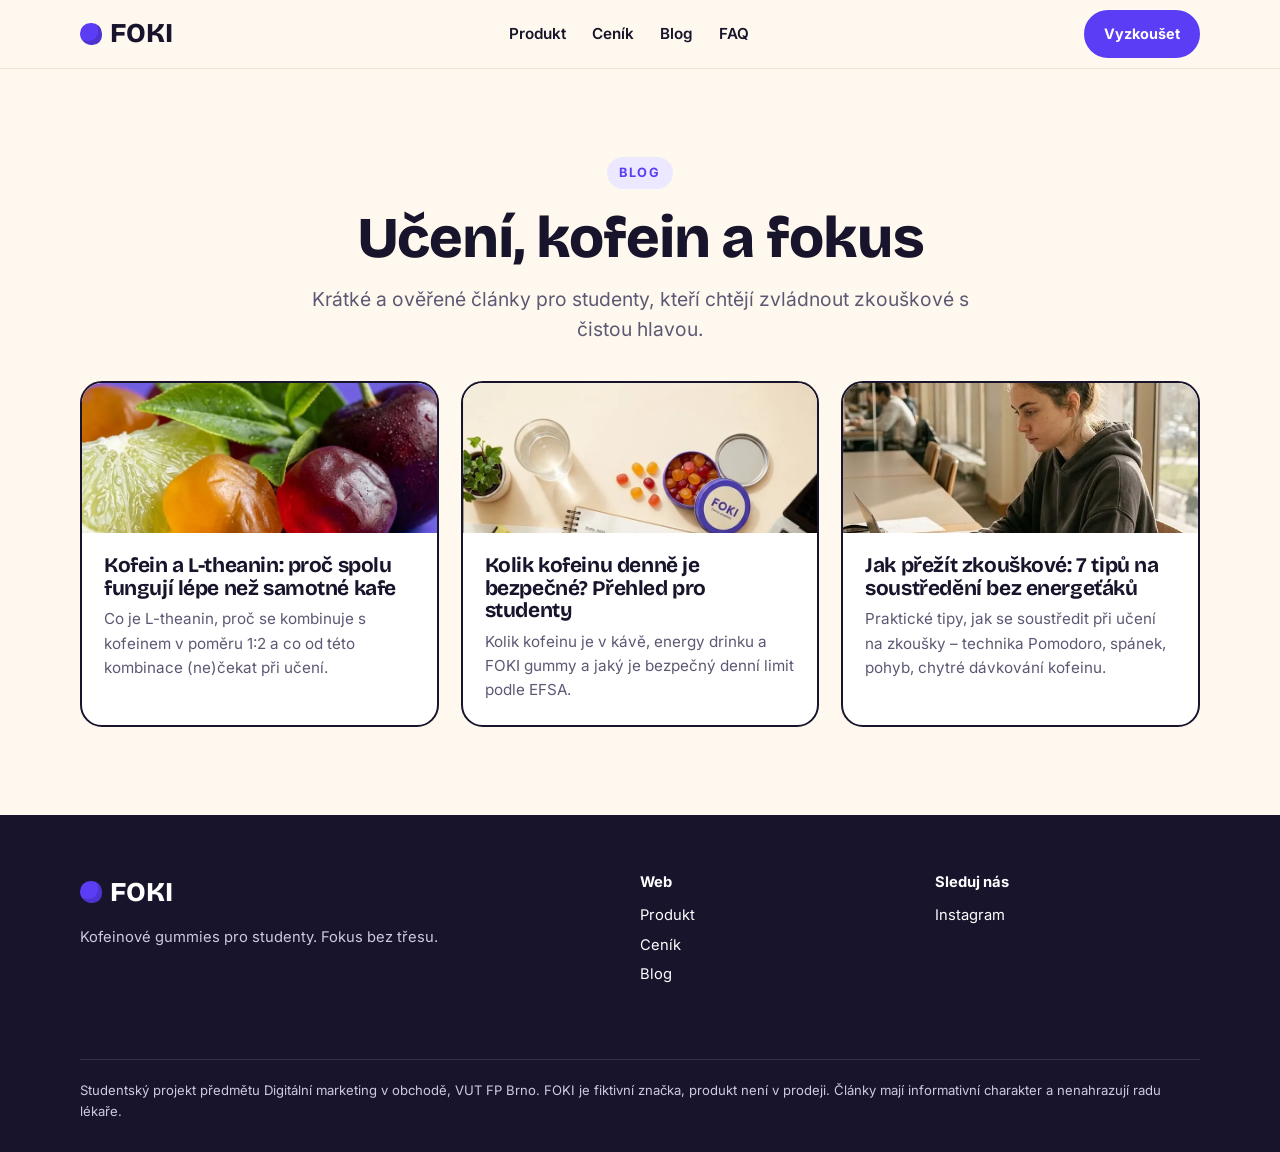
==== blog/index.html @ f712168b "Add files via upload" ====
<!doctype html>
<html lang="cs">
<head>
<meta charset="utf-8">
<meta name="viewport" content="width=device-width, initial-scale=1">
<title>Blog FOKI – tipy na učení, kofein a soustředění</title>
<meta name="description" content="Články o kofeinu, L-theaninu a tom, jak se lépe soustředit při učení na zkoušky.">
<link rel="canonical" href="https://foki-gummies.github.io/blog/">
<meta property="og:type" content="website"><meta property="og:title" content="Blog FOKI – tipy na učení, kofein a soustředění"><meta property="og:description" content="Články o kofeinu, L-theaninu a tom, jak se lépe soustředit při učení na zkoušky."><meta property="og:image" content="https://foki-gummies.github.io/assets/og.jpg">
<link rel="icon" href="../assets/favicon.svg" type="image/svg+xml">
<link rel="stylesheet" href="../assets/styles.css">
<!-- Google Analytics 4 -->
<script async src="https://www.googletagmanager.com/gtag/js?id=G-N1XZK6HEEN"></script>
<script>window.dataLayer=window.dataLayer||[];function gtag(){dataLayer.push(arguments);}gtag('js',new Date());gtag('config','G-N1XZK6HEEN');</script>
<!-- Microsoft Clarity -->
<script>(function(c,l,a,r,i,t,y){c[a]=c[a]||function(){(c[a].q=c[a].q||[]).push(arguments)};t=l.createElement(r);t.async=1;t.src="https://www.clarity.ms/tag/"+i;y=l.getElementsByTagName(r)[0];y.parentNode.insertBefore(t,y);})(window,document,"clarity","script","ytgz9owi85");</script>

</head>
<body>
<nav class="nav" aria-label="Hlavní navigace"><div class="wrap">
<a class="logo" href="../"><i aria-hidden="true"></i>FOKI</a>
<ul><li><a href="../#produkt">Produkt</a></li><li><a href="../#cenik">Ceník</a></li><li><a href="../blog/">Blog</a></li><li><a href="../#faq">FAQ</a></li></ul>
<a class="btn btn-primary" href="../#cenik" data-track="cta_nav" data-label="Vyzkoušet">Vyzkoušet</a>
</div></nav>
<main>
<section><div class="wrap"><div class="center"><span class="eyebrow">Blog</span><h1 style="font-size:clamp(2.4rem,5vw,3.6rem);margin-bottom:14px">Učení, kofein a fokus</h1><p class="lead">Krátké a ověřené články pro studenty, kteří chtějí zvládnout zkouškové s čistou hlavou.</p></div><div class="posts"><a class="post" href="kofein-a-l-theanin.html"><div class="ph" style="background:url(../assets/makro.webp) center/cover"></div><div class="bd"><h3>Kofein a L-theanin: proč spolu fungují lépe než samotné kafe</h3><p>Co je L-theanin, proč se kombinuje s kofeinem v poměru 1:2 a co od této kombinace (ne)čekat při učení.</p></div></a><a class="post" href="kolik-kofeinu-denne.html"><div class="ph" style="background:url(../assets/flatlay.webp) center/cover"></div><div class="bd"><h3>Kolik kofeinu denně je bezpečné? Přehled pro studenty</h3><p>Kolik kofeinu je v kávě, energy drinku a FOKI gummy a jaký je bezpečný denní limit podle EFSA.</p></div></a><a class="post" href="jak-prezit-zkouskove.html"><div class="ph" style="background:url(../assets/fokus.webp) center/cover"></div><div class="bd"><h3>Jak přežít zkouškové: 7 tipů na soustředění bez energeťáků</h3><p>Praktické tipy, jak se soustředit při učení na zkoušky – technika Pomodoro, spánek, pohyb, chytré dávkování kofeinu.</p></div></a></div></div></section>
</main>
<footer class="site"><div class="wrap">
<div><a class="logo" href="../" style="color:#fff"><i aria-hidden="true"></i>FOKI</a><p style="margin-top:12px;max-width:40ch">Kofeinové gummies pro studenty. Fokus bez třesu.</p></div>
<div><h4>Web</h4><ul><li><a href="../#produkt">Produkt</a></li><li><a href="../#cenik">Ceník</a></li><li><a href="../blog/">Blog</a></li></ul></div>
<div><h4>Sleduj nás</h4><ul><li><a href="https://www.instagram.com/foki.gummies/" rel="noopener">Instagram</a></li></ul></div>
<p class="legal">Studentský projekt předmětu Digitální marketing v obchodě, VUT FP Brno. FOKI je fiktivní značka, produkt není v prodeji. Články mají informativní charakter a nenahrazují radu lékaře.</p>
</div></footer>
<script src="../assets/main.js" defer></script>
</body></html>
---- assets/styles.css ----
@font-face{font-family:'Bricolage Grotesque';font-style:normal;font-weight:700;font-display:swap;src:url(fonts/bricolage-grotesque-latin-700-normal.woff2) format('woff2');unicode-range:U+0000-00FF,U+0131,U+0152-0153,U+02BB-02BC,U+02C6,U+02DA,U+02DC,U+0304,U+0308,U+0329,U+2000-206F,U+20AC,U+2122,U+2191,U+2193,U+2212,U+2215,U+FEFF,U+FFFD}
@font-face{font-family:'Bricolage Grotesque';font-style:normal;font-weight:700;font-display:swap;src:url(fonts/bricolage-grotesque-latin-ext-700-normal.woff2) format('woff2');unicode-range:U+0100-02BA,U+02BD-02C5,U+02C7-02CC,U+02CE-02D7,U+02DD-02FF,U+0304,U+0308,U+0329,U+1D00-1DBF,U+1E00-1E9F,U+1EF2-1EFF,U+2020,U+20A0-20AB,U+20AD-20C0,U+2113,U+2C60-2C7F,U+A720-A7FF}
@font-face{font-family:'Bricolage Grotesque';font-style:normal;font-weight:800;font-display:swap;src:url(fonts/bricolage-grotesque-latin-800-normal.woff2) format('woff2');unicode-range:U+0000-00FF,U+0131,U+0152-0153,U+02BB-02BC,U+02C6,U+02DA,U+02DC,U+0304,U+0308,U+0329,U+2000-206F,U+20AC,U+2122,U+2191,U+2193,U+2212,U+2215,U+FEFF,U+FFFD}
@font-face{font-family:'Bricolage Grotesque';font-style:normal;font-weight:800;font-display:swap;src:url(fonts/bricolage-grotesque-latin-ext-800-normal.woff2) format('woff2');unicode-range:U+0100-02BA,U+02BD-02C5,U+02C7-02CC,U+02CE-02D7,U+02DD-02FF,U+0304,U+0308,U+0329,U+1D00-1DBF,U+1E00-1E9F,U+1EF2-1EFF,U+2020,U+20A0-20AB,U+20AD-20C0,U+2113,U+2C60-2C7F,U+A720-A7FF}
@font-face{font-family:'Inter';font-style:normal;font-weight:400;font-display:swap;src:url(fonts/inter-latin-400-normal.woff2) format('woff2');unicode-range:U+0000-00FF,U+0131,U+0152-0153,U+02BB-02BC,U+02C6,U+02DA,U+02DC,U+0304,U+0308,U+0329,U+2000-206F,U+20AC,U+2122,U+2191,U+2193,U+2212,U+2215,U+FEFF,U+FFFD}
@font-face{font-family:'Inter';font-style:normal;font-weight:400;font-display:swap;src:url(fonts/inter-latin-ext-400-normal.woff2) format('woff2');unicode-range:U+0100-02BA,U+02BD-02C5,U+02C7-02CC,U+02CE-02D7,U+02DD-02FF,U+0304,U+0308,U+0329,U+1D00-1DBF,U+1E00-1E9F,U+1EF2-1EFF,U+2020,U+20A0-20AB,U+20AD-20C0,U+2113,U+2C60-2C7F,U+A720-A7FF}
@font-face{font-family:'Inter';font-style:normal;font-weight:500;font-display:swap;src:url(fonts/inter-latin-500-normal.woff2) format('woff2');unicode-range:U+0000-00FF,U+0131,U+0152-0153,U+02BB-02BC,U+02C6,U+02DA,U+02DC,U+0304,U+0308,U+0329,U+2000-206F,U+20AC,U+2122,U+2191,U+2193,U+2212,U+2215,U+FEFF,U+FFFD}
@font-face{font-family:'Inter';font-style:normal;font-weight:500;font-display:swap;src:url(fonts/inter-latin-ext-500-normal.woff2) format('woff2');unicode-range:U+0100-02BA,U+02BD-02C5,U+02C7-02CC,U+02CE-02D7,U+02DD-02FF,U+0304,U+0308,U+0329,U+1D00-1DBF,U+1E00-1E9F,U+1EF2-1EFF,U+2020,U+20A0-20AB,U+20AD-20C0,U+2113,U+2C60-2C7F,U+A720-A7FF}
@font-face{font-family:'Inter';font-style:normal;font-weight:600;font-display:swap;src:url(fonts/inter-latin-600-normal.woff2) format('woff2');unicode-range:U+0000-00FF,U+0131,U+0152-0153,U+02BB-02BC,U+02C6,U+02DA,U+02DC,U+0304,U+0308,U+0329,U+2000-206F,U+20AC,U+2122,U+2191,U+2193,U+2212,U+2215,U+FEFF,U+FFFD}
@font-face{font-family:'Inter';font-style:normal;font-weight:600;font-display:swap;src:url(fonts/inter-latin-ext-600-normal.woff2) format('woff2');unicode-range:U+0100-02BA,U+02BD-02C5,U+02C7-02CC,U+02CE-02D7,U+02DD-02FF,U+0304,U+0308,U+0329,U+1D00-1DBF,U+1E00-1E9F,U+1EF2-1EFF,U+2020,U+20A0-20AB,U+20AD-20C0,U+2113,U+2C60-2C7F,U+A720-A7FF}
@font-face{font-family:'Inter';font-style:normal;font-weight:700;font-display:swap;src:url(fonts/inter-latin-700-normal.woff2) format('woff2');unicode-range:U+0000-00FF,U+0131,U+0152-0153,U+02BB-02BC,U+02C6,U+02DA,U+02DC,U+0304,U+0308,U+0329,U+2000-206F,U+20AC,U+2122,U+2191,U+2193,U+2212,U+2215,U+FEFF,U+FFFD}
@font-face{font-family:'Inter';font-style:normal;font-weight:700;font-display:swap;src:url(fonts/inter-latin-ext-700-normal.woff2) format('woff2');unicode-range:U+0100-02BA,U+02BD-02C5,U+02C7-02CC,U+02CE-02D7,U+02DD-02FF,U+0304,U+0308,U+0329,U+1D00-1DBF,U+1E00-1E9F,U+1EF2-1EFF,U+2020,U+20A0-20AB,U+20AD-20C0,U+2113,U+2C60-2C7F,U+A720-A7FF}
:root{
  --violet:#5B3DF5;--violet-d:#4127d6;--violet-l:#ECE8FF;
  --mango:#FFB23F;--cherry:#E63E6D;--cream:#FFF8EE;--ink:#17142B;--muted:#5d5873;
  --card:#ffffff;--line:#ebe4d6;--radius:22px;
  --shadow:0 10px 30px -12px rgba(23,20,43,.25);
}
*{box-sizing:border-box;margin:0;padding:0}
html{scroll-behavior:smooth}
body{font-family:"Inter",system-ui,-apple-system,Segoe UI,Roboto,sans-serif;background:var(--cream);color:var(--ink);line-height:1.6;font-size:17px;-webkit-font-smoothing:antialiased}
img,svg{max-width:100%;display:block}
a{color:var(--violet)}
h1,h2,h3{font-family:"Bricolage Grotesque","Inter",sans-serif;line-height:1.08;letter-spacing:-.02em}
h1{font-size:clamp(2.6rem,6.5vw,5rem);font-weight:800}
h2{font-size:clamp(1.9rem,4vw,3rem);font-weight:800;margin-bottom:.6em}
h3{font-size:1.3rem;font-weight:700;margin-bottom:.35em}
.wrap{max-width:1160px;margin:0 auto;padding:0 20px}
.skip{position:absolute;left:-999px}.skip:focus{left:12px;top:12px;background:#fff;padding:8px 12px;z-index:99}
.eyebrow{display:inline-block;font-weight:700;font-size:.8rem;letter-spacing:.12em;text-transform:uppercase;color:var(--violet);background:var(--violet-l);padding:6px 12px;border-radius:99px;margin-bottom:18px}
.lead{font-size:1.2rem;color:var(--muted);max-width:56ch}
.btn{display:inline-flex;align-items:center;gap:8px;font-weight:700;text-decoration:none;border-radius:99px;padding:15px 26px;border:2px solid var(--ink);transition:transform .15s,box-shadow .15s;cursor:pointer;font-size:1rem;font-family:inherit}
.btn:hover{transform:translateY(-2px);box-shadow:0 6px 0 var(--ink)}
.btn-primary{background:var(--violet);color:#fff;border-color:var(--violet)}
.btn-primary:hover{box-shadow:0 6px 0 var(--ink)}
.btn-ghost{background:transparent;color:var(--ink)}
/* nav */
.nav{position:sticky;top:0;z-index:50;background:rgba(255,248,238,.88);backdrop-filter:blur(10px);border-bottom:1px solid var(--line)}
.nav .wrap{display:flex;align-items:center;justify-content:space-between;height:68px}
.logo{font-family:"Bricolage Grotesque",sans-serif;font-weight:800;font-size:1.7rem;text-decoration:none;color:var(--ink);display:flex;align-items:center;gap:8px}
.logo i{width:22px;height:22px;border-radius:50% 50% 45% 55%;background:var(--violet);display:inline-block;box-shadow:inset -4px -4px 0 rgba(0,0,0,.15)}
.nav ul{display:flex;gap:26px;list-style:none}
.nav ul a{text-decoration:none;color:var(--ink);font-weight:600;font-size:.95rem}
.nav ul a:hover{color:var(--violet)}
.nav .btn{padding:10px 18px;font-size:.9rem}
@media(max-width:860px){.nav ul{display:none}}
/* hero */
.hero{padding:64px 0 40px;overflow:hidden}
.hero .wrap{display:grid;grid-template-columns:1.1fr .9fr;gap:40px;align-items:center}
.hero h1 em{font-style:normal;color:var(--violet);position:relative;white-space:nowrap}
.hero h1 em::after{content:"";position:absolute;left:0;right:0;bottom:.04em;height:.18em;background:var(--mango);z-index:-1;border-radius:4px}
.hero .lead{margin:22px 0 30px}
.hero-ctas{display:flex;gap:14px;flex-wrap:wrap}
.hero-facts{display:flex;gap:22px;margin-top:34px;flex-wrap:wrap;font-weight:600;font-size:.95rem}
.hero-facts span{display:flex;align-items:center;gap:8px}
.hero-facts b{display:inline-grid;place-items:center;width:30px;height:30px;border-radius:50%;background:#fff;border:2px solid var(--ink);font-size:.8rem}
.hero-art{position:relative}
@media(max-width:860px){.hero .wrap{grid-template-columns:1fr}.hero-art{width:100%;max-width:360px;margin:0 auto}}
/* marquee */
.marquee{background:var(--ink);color:var(--cream);padding:14px 0;overflow:hidden;white-space:nowrap;font-weight:700;font-family:"Bricolage Grotesque",sans-serif;font-size:1.2rem}
.marquee div{display:inline-block;animation:mq 28s linear infinite}
.marquee span{margin:0 26px}.marquee span::before{content:"●";color:var(--mango);margin-right:26px}
@keyframes mq{to{transform:translateX(-50%)}}
@media(prefers-reduced-motion:reduce){.marquee div{animation:none}}
section{padding:88px 0}
.center{text-align:center}.center .lead{margin:0 auto}
/* problem */
.grid3{display:grid;grid-template-columns:repeat(3,1fr);gap:20px;margin-top:40px}
.grid2{display:grid;grid-template-columns:1fr 1fr;gap:40px;align-items:center}
@media(max-width:860px){.grid3,.grid2{grid-template-columns:1fr}}
.card{background:var(--card);border:2px solid var(--ink);border-radius:var(--radius);padding:28px;box-shadow:6px 6px 0 var(--ink)}
.card .emoji{font-size:2rem;margin-bottom:10px}
.card p{color:var(--muted)}
/* product */
.product{background:var(--violet);color:#fff}
.product .eyebrow{background:rgba(255,255,255,.15);color:#fff}
.product .lead{color:#fff}
.ingr{display:grid;grid-template-columns:repeat(2,1fr);gap:16px;margin-top:28px}
.ingr div{background:rgba(23,20,43,.18);border:1.5px solid rgba(255,255,255,.3);border-radius:18px;padding:18px}
.ingr strong{display:block;font-family:"Bricolage Grotesque",sans-serif;font-size:1.8rem}
.ingr small{color:#fff;font-size:.9rem}
.note{font-size:.85rem;color:#fff;margin-top:22px}
/* how */
.steps{counter-reset:s;display:grid;grid-template-columns:repeat(3,1fr);gap:20px;margin-top:36px}
.steps li{list-style:none;counter-increment:s;background:#fff;border-radius:var(--radius);padding:28px;border:1px solid var(--line)}
.steps li::before{content:counter(s);display:grid;place-items:center;width:44px;height:44px;border-radius:50%;background:var(--mango);font-weight:800;margin-bottom:14px;font-size:1.2rem}
@media(max-width:860px){.steps{grid-template-columns:1fr}}
/* compare */
.tbl{width:100%;border-collapse:separate;border-spacing:0;background:#fff;border:2px solid var(--ink);border-radius:var(--radius);overflow:hidden;margin-top:30px;font-size:.98rem}
.tbl th,.tbl td{padding:15px 18px;text-align:left;border-bottom:1px solid var(--line)}
.tbl thead th{background:var(--ink);color:#fff;font-weight:700}
.tbl td.us,.tbl th.us{background:var(--violet-l);font-weight:700}
.tbl thead th.us{background:var(--violet)}
.tbl tr:last-child td{border-bottom:0}
.tbl-wrap{overflow-x:auto}
/* pricing */
.prices{display:grid;grid-template-columns:repeat(3,1fr);gap:22px;margin-top:40px;align-items:stretch}
@media(max-width:860px){.prices{grid-template-columns:1fr}}
.price{background:#fff;border:2px solid var(--ink);border-radius:var(--radius);padding:30px;display:flex;flex-direction:column;position:relative}
.price.hot{background:var(--ink);color:#fff;transform:translateY(-10px);box-shadow:8px 8px 0 var(--violet)}
.price.hot .muted{color:#bdb7d4}
.badge{position:absolute;top:-14px;left:24px;background:var(--mango);color:var(--ink);font-weight:800;font-size:.78rem;padding:5px 12px;border-radius:99px;border:2px solid var(--ink)}
.price .amt{font-family:"Bricolage Grotesque",sans-serif;font-size:3rem;font-weight:800;margin:10px 0 0}
.price .amt small{font-size:1rem;font-weight:600}
.price ul{list-style:none;margin:18px 0 26px;flex:1}
.price li{padding:6px 0;padding-left:26px;position:relative}
.price li::before{content:"✓";position:absolute;left:0;color:var(--violet);font-weight:800}
.price.hot li::before{color:var(--mango)}
.muted{color:var(--muted);font-size:.92rem}
.code{display:inline-block;background:var(--mango);padding:2px 10px;border-radius:8px;font-weight:800;border:1.5px dashed var(--ink)}
/* reviews */
.reviews{background:#fff}
.quote{background:var(--cream);border-radius:var(--radius);padding:28px;border:1px solid var(--line)}
.quote p{font-size:1.08rem;margin-bottom:16px}
.quote footer{font-weight:700;font-size:.92rem}
.quote footer span{display:block;font-weight:500;color:var(--muted)}
.disclaimer{font-size:.85rem;color:var(--muted);margin-top:22px;text-align:center}
/* screens */
.screens{display:flex;gap:22px;justify-content:center;margin-top:40px;flex-wrap:wrap}
.phone{width:240px;background:var(--ink);border-radius:36px;padding:12px;box-shadow:var(--shadow)}
.phone .scr{background:var(--cream);border-radius:26px;height:440px;overflow:hidden;padding:18px 16px;font-size:.82rem}
.phone .scr .ph-t{display:block;font-weight:800;font-family:"Bricolage Grotesque",sans-serif;font-size:1.1rem;margin-bottom:10px}
.pill{display:inline-block;background:var(--violet-l);color:var(--violet);border-radius:99px;padding:3px 10px;font-weight:700;font-size:.7rem}
.streak{display:grid;grid-template-columns:repeat(7,1fr);gap:5px;margin:12px 0}
.streak i{aspect-ratio:1;border-radius:8px;background:#e9e2d5}
.streak i.on{background:var(--violet)}.streak i.m{background:var(--mango)}
.rowi{display:flex;justify-content:space-between;align-items:center;background:#fff;border-radius:12px;padding:10px 12px;margin-top:8px;border:1px solid var(--line)}
/* team */
.team{display:grid;grid-template-columns:repeat(2,1fr);gap:22px;margin-top:36px;max-width:820px;margin-left:auto;margin-right:auto}
@media(max-width:700px){.team{grid-template-columns:1fr}}
.member{display:flex;gap:18px;align-items:center;background:#fff;border:2px solid var(--ink);border-radius:var(--radius);padding:22px}
.avatar{flex:none;width:76px;height:76px;border-radius:50%;display:grid;place-items:center;font-family:"Bricolage Grotesque",sans-serif;font-weight:800;font-size:1.6rem;color:#fff}
/* faq */
details{background:#fff;border:1px solid var(--line);border-radius:16px;padding:18px 22px;margin-top:12px}
summary{font-weight:700;cursor:pointer;list-style:none;display:flex;justify-content:space-between;gap:20px}
summary::after{content:"+";font-size:1.4rem;line-height:1;color:var(--violet)}
details[open] summary::after{content:"–"}
details p{margin-top:12px;color:var(--muted)}
.faq{max-width:820px;margin:0 auto}
/* cta */
.cta{background:var(--mango);border-top:2px solid var(--ink);border-bottom:2px solid var(--ink)}
.cta form{display:flex;gap:12px;flex-wrap:wrap;margin-top:24px;justify-content:center}
.cta input{flex:1;min-width:240px;max-width:380px;padding:15px 20px;border-radius:99px;border:2px solid var(--ink);font-size:1rem;font-family:inherit}
.cta .ok{display:none;font-weight:700;margin-top:16px}
/* blog */
.posts{display:grid;grid-template-columns:repeat(3,1fr);gap:22px;margin-top:36px}
@media(max-width:860px){.posts{grid-template-columns:1fr}}
.post{background:#fff;border:2px solid var(--ink);border-radius:var(--radius);overflow:hidden;text-decoration:none;color:var(--ink);display:flex;flex-direction:column;transition:transform .15s}
.post:hover{transform:translateY(-4px)}
.post .ph{height:150px;display:grid;place-items:center;font-size:3rem}
.post .bd{padding:22px}
.post .bd p{color:var(--muted);font-size:.95rem}
.article{max-width:740px;margin:0 auto;padding:56px 20px 80px}
.article h1{font-size:clamp(2rem,5vw,3.2rem);margin:10px 0 18px}
.article h2{font-size:1.7rem;margin:38px 0 12px}
.article p,.article li{margin-bottom:14px}
.article ul,.article ol{padding-left:22px}
.article .tldr{background:var(--violet-l);border-left:5px solid var(--violet);padding:18px 22px;border-radius:12px;margin:24px 0}
.article .meta{color:var(--muted);font-size:.9rem}
/* footer */
footer.site{background:var(--ink);color:#cfc9e4;padding:56px 0 30px;font-size:.92rem}
footer.site .wrap{display:grid;grid-template-columns:2fr 1fr 1fr;gap:30px}
footer.site a{color:#fff;text-decoration:none}
footer.site h4{color:#fff;margin-bottom:10px}
footer.site ul{list-style:none}footer.site li{margin:6px 0}
.legal{border-top:1px solid #34304d;margin-top:36px;padding-top:20px;grid-column:1/-1;font-size:.82rem}
@media(max-width:700px){footer.site .wrap{grid-template-columns:1fr}}
.float{animation:fl 5s ease-in-out infinite}
@keyframes fl{50%{transform:translateY(-12px) rotate(2deg)}}
@media(prefers-reduced-motion:reduce){.float{animation:none}}
.tbl tbody th{font-weight:600;background:#fff}
.hero-img{border-radius:32px;border:3px solid var(--ink);box-shadow:10px 10px 0 var(--violet);aspect-ratio:1;object-fit:cover;width:100%;height:auto}
.product-img{border-radius:28px;border:3px solid var(--ink);box-shadow:10px 10px 0 var(--mango);width:100%;height:auto}
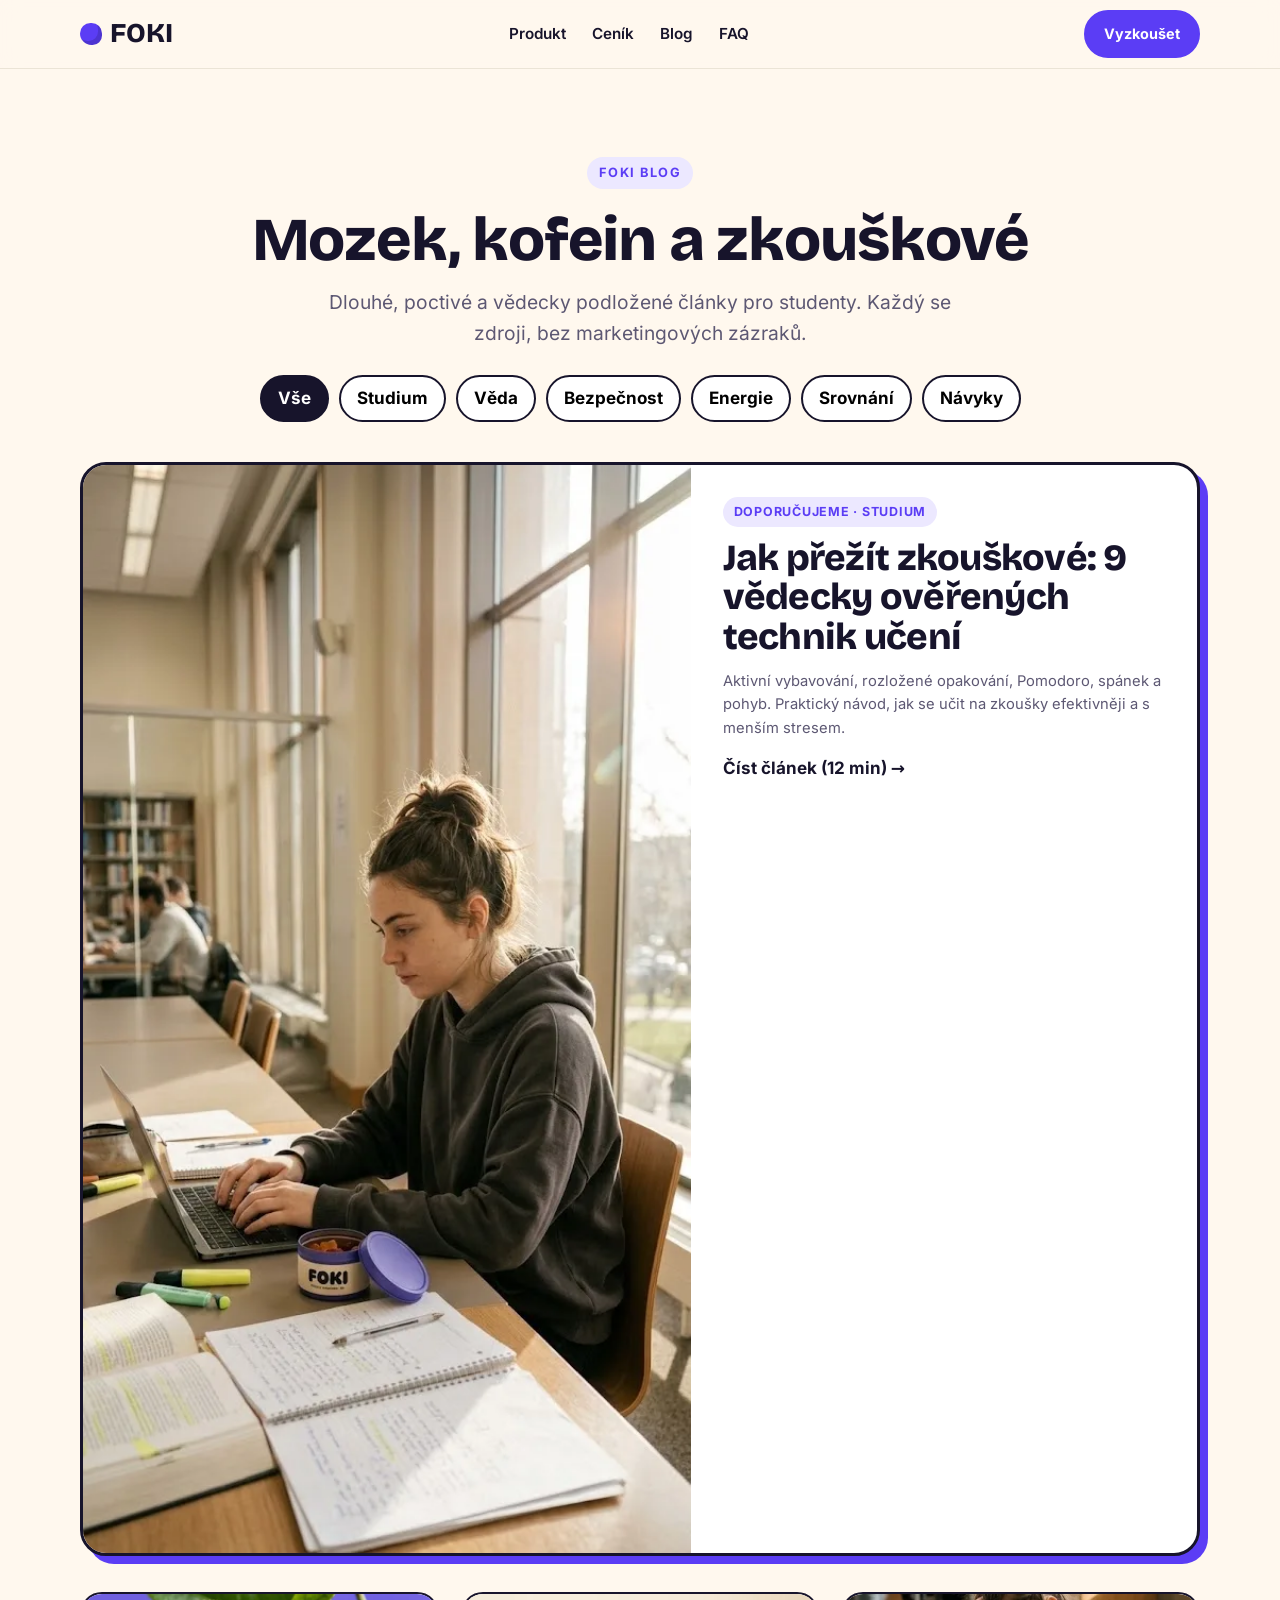
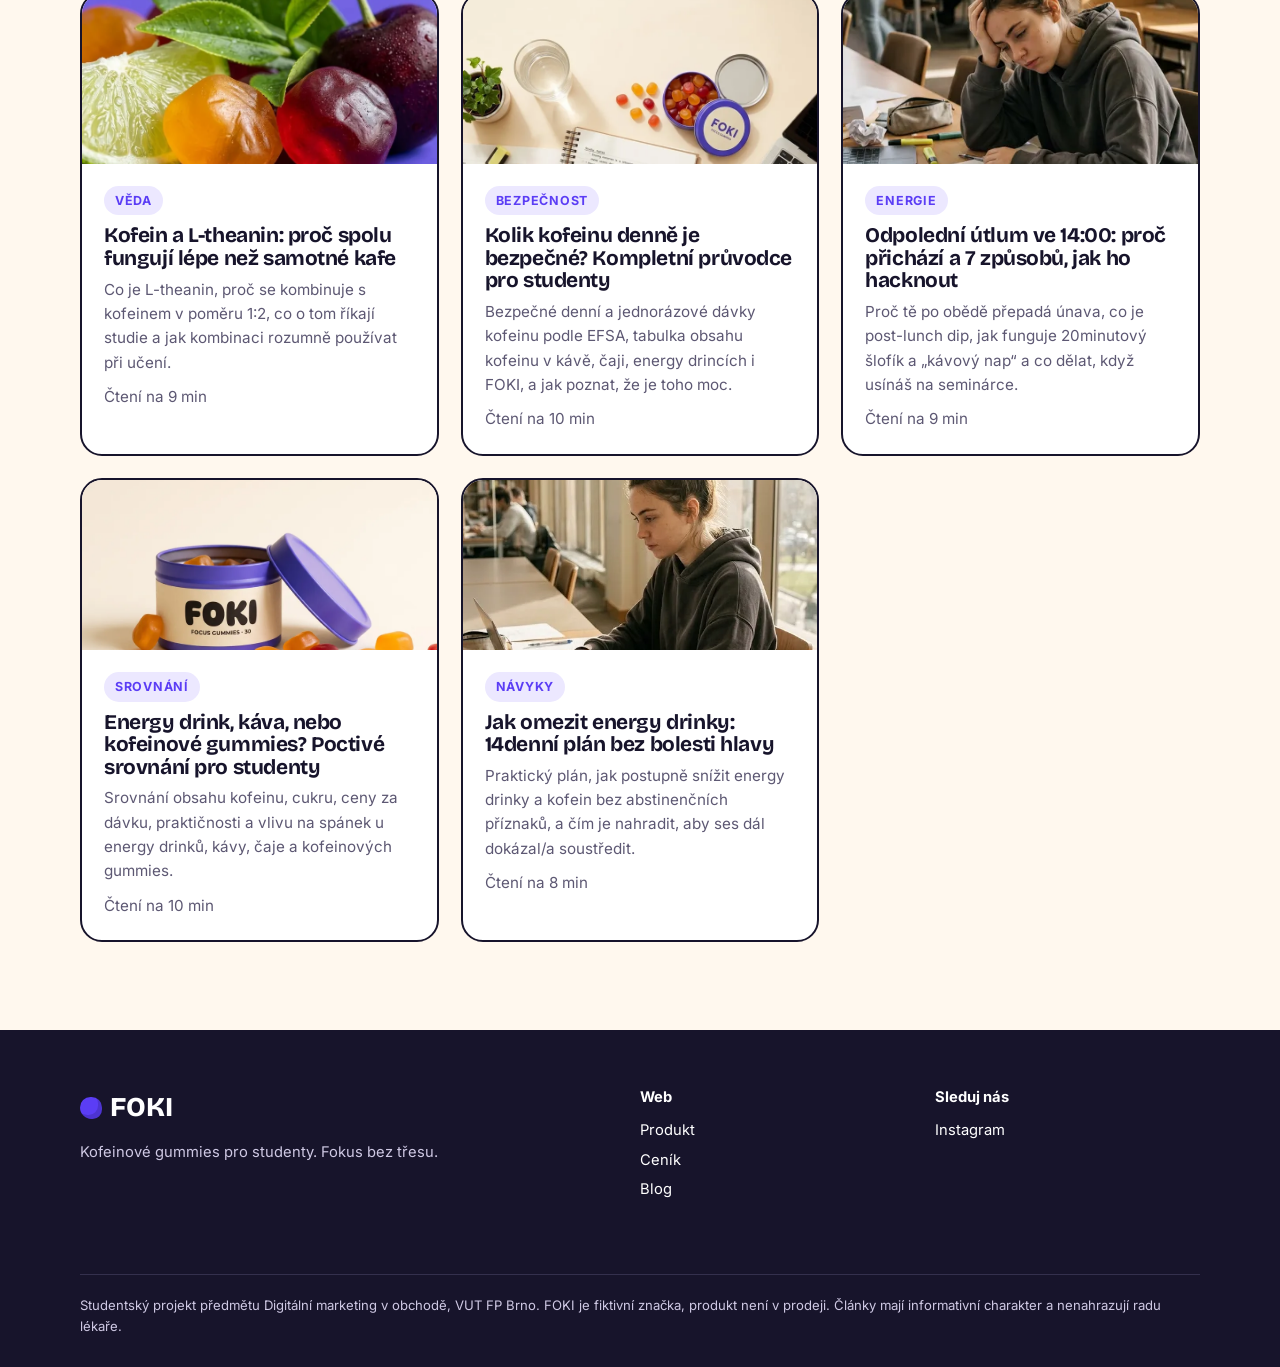
==== commit 0d20ab35: "Blog: 6 rozšířených článků se zdroji, nový přehled blogu" ====
--- a/blog/index.html
+++ b/blog/index.html
@@ -3,18 +3,215 @@
 <head>
 <meta charset="utf-8">
 <meta name="viewport" content="width=device-width, initial-scale=1">
-<title>Blog FOKI – tipy na učení, kofein a soustředění</title>
-<meta name="description" content="Články o kofeinu, L-theaninu a tom, jak se lépe soustředit při učení na zkoušky.">
+<title>Blog FOKI – učení, kofein, spánek a soustředění</title>
+<meta name="description" content="Vědecky podložené články pro studenty: jak se učit na zkoušky, kolik kofeinu je bezpečné, jak na odpolední útlum a jak omezit energy drinky.">
 <link rel="canonical" href="https://foki-gummies.github.io/blog/">
-<meta property="og:type" content="website"><meta property="og:title" content="Blog FOKI – tipy na učení, kofein a soustředění"><meta property="og:description" content="Články o kofeinu, L-theaninu a tom, jak se lépe soustředit při učení na zkoušky."><meta property="og:image" content="https://foki-gummies.github.io/assets/og.jpg">
+<meta property="og:type" content="website"><meta property="og:title" content="Blog FOKI – učení, kofein, spánek a soustředění"><meta property="og:description" content="Vědecky podložené články pro studenty: jak se učit na zkoušky, kolik kofeinu je bezpečné, jak na odpolední útlum a jak omezit energy drinky."><meta property="og:image" content="https://foki-gummies.github.io/assets/fokus.webp">
+<meta name="twitter:card" content="summary_large_image">
 <link rel="icon" href="../assets/favicon.svg" type="image/svg+xml">
-<link rel="stylesheet" href="../assets/styles.css">
-<!-- Google Analytics 4 -->
-<script async src="https://www.googletagmanager.com/gtag/js?id=G-N1XZK6HEEN"></script>
-<script>window.dataLayer=window.dataLayer||[];function gtag(){dataLayer.push(arguments);}gtag('js',new Date());gtag('config','G-N1XZK6HEEN');</script>
-<!-- Microsoft Clarity -->
-<script>(function(c,l,a,r,i,t,y){c[a]=c[a]||function(){(c[a].q=c[a].q||[]).push(arguments)};t=l.createElement(r);t.async=1;t.src="https://www.clarity.ms/tag/"+i;y=l.getElementsByTagName(r)[0];y.parentNode.insertBefore(t,y);})(window,document,"clarity","script","ytgz9owi85");</script>
-
+<style>@font-face{font-family:'Bricolage Grotesque';font-style:normal;font-weight:700;font-display:swap;src:url(../assets/fonts/bricolage-grotesque-latin-700-normal.woff2) format('woff2');unicode-range:U+0000-00FF,U+0131,U+0152-0153,U+02BB-02BC,U+02C6,U+02DA,U+02DC,U+0304,U+0308,U+0329,U+2000-206F,U+20AC,U+2122,U+2191,U+2193,U+2212,U+2215,U+FEFF,U+FFFD}
+@font-face{font-family:'Bricolage Grotesque';font-style:normal;font-weight:700;font-display:swap;src:url(../assets/fonts/bricolage-grotesque-latin-ext-700-normal.woff2) format('woff2');unicode-range:U+0100-02BA,U+02BD-02C5,U+02C7-02CC,U+02CE-02D7,U+02DD-02FF,U+0304,U+0308,U+0329,U+1D00-1DBF,U+1E00-1E9F,U+1EF2-1EFF,U+2020,U+20A0-20AB,U+20AD-20C0,U+2113,U+2C60-2C7F,U+A720-A7FF}
+@font-face{font-family:'Bricolage Grotesque';font-style:normal;font-weight:800;font-display:swap;src:url(../assets/fonts/bricolage-grotesque-latin-800-normal.woff2) format('woff2');unicode-range:U+0000-00FF,U+0131,U+0152-0153,U+02BB-02BC,U+02C6,U+02DA,U+02DC,U+0304,U+0308,U+0329,U+2000-206F,U+20AC,U+2122,U+2191,U+2193,U+2212,U+2215,U+FEFF,U+FFFD}
+@font-face{font-family:'Bricolage Grotesque';font-style:normal;font-weight:800;font-display:swap;src:url(../assets/fonts/bricolage-grotesque-latin-ext-800-normal.woff2) format('woff2');unicode-range:U+0100-02BA,U+02BD-02C5,U+02C7-02CC,U+02CE-02D7,U+02DD-02FF,U+0304,U+0308,U+0329,U+1D00-1DBF,U+1E00-1E9F,U+1EF2-1EFF,U+2020,U+20A0-20AB,U+20AD-20C0,U+2113,U+2C60-2C7F,U+A720-A7FF}
+@font-face{font-family:'Inter';font-style:normal;font-weight:400;font-display:swap;src:url(../assets/fonts/inter-latin-400-normal.woff2) format('woff2');unicode-range:U+0000-00FF,U+0131,U+0152-0153,U+02BB-02BC,U+02C6,U+02DA,U+02DC,U+0304,U+0308,U+0329,U+2000-206F,U+20AC,U+2122,U+2191,U+2193,U+2212,U+2215,U+FEFF,U+FFFD}
+@font-face{font-family:'Inter';font-style:normal;font-weight:400;font-display:swap;src:url(../assets/fonts/inter-latin-ext-400-normal.woff2) format('woff2');unicode-range:U+0100-02BA,U+02BD-02C5,U+02C7-02CC,U+02CE-02D7,U+02DD-02FF,U+0304,U+0308,U+0329,U+1D00-1DBF,U+1E00-1E9F,U+1EF2-1EFF,U+2020,U+20A0-20AB,U+20AD-20C0,U+2113,U+2C60-2C7F,U+A720-A7FF}
+@font-face{font-family:'Inter';font-style:normal;font-weight:500;font-display:swap;src:url(../assets/fonts/inter-latin-500-normal.woff2) format('woff2');unicode-range:U+0000-00FF,U+0131,U+0152-0153,U+02BB-02BC,U+02C6,U+02DA,U+02DC,U+0304,U+0308,U+0329,U+2000-206F,U+20AC,U+2122,U+2191,U+2193,U+2212,U+2215,U+FEFF,U+FFFD}
+@font-face{font-family:'Inter';font-style:normal;font-weight:500;font-display:swap;src:url(../assets/fonts/inter-latin-ext-500-normal.woff2) format('woff2');unicode-range:U+0100-02BA,U+02BD-02C5,U+02C7-02CC,U+02CE-02D7,U+02DD-02FF,U+0304,U+0308,U+0329,U+1D00-1DBF,U+1E00-1E9F,U+1EF2-1EFF,U+2020,U+20A0-20AB,U+20AD-20C0,U+2113,U+2C60-2C7F,U+A720-A7FF}
+@font-face{font-family:'Inter';font-style:normal;font-weight:600;font-display:swap;src:url(../assets/fonts/inter-latin-600-normal.woff2) format('woff2');unicode-range:U+0000-00FF,U+0131,U+0152-0153,U+02BB-02BC,U+02C6,U+02DA,U+02DC,U+0304,U+0308,U+0329,U+2000-206F,U+20AC,U+2122,U+2191,U+2193,U+2212,U+2215,U+FEFF,U+FFFD}
+@font-face{font-family:'Inter';font-style:normal;font-weight:600;font-display:swap;src:url(../assets/fonts/inter-latin-ext-600-normal.woff2) format('woff2');unicode-range:U+0100-02BA,U+02BD-02C5,U+02C7-02CC,U+02CE-02D7,U+02DD-02FF,U+0304,U+0308,U+0329,U+1D00-1DBF,U+1E00-1E9F,U+1EF2-1EFF,U+2020,U+20A0-20AB,U+20AD-20C0,U+2113,U+2C60-2C7F,U+A720-A7FF}
+@font-face{font-family:'Inter';font-style:normal;font-weight:700;font-display:swap;src:url(../assets/fonts/inter-latin-700-normal.woff2) format('woff2');unicode-range:U+0000-00FF,U+0131,U+0152-0153,U+02BB-02BC,U+02C6,U+02DA,U+02DC,U+0304,U+0308,U+0329,U+2000-206F,U+20AC,U+2122,U+2191,U+2193,U+2212,U+2215,U+FEFF,U+FFFD}
+@font-face{font-family:'Inter';font-style:normal;font-weight:700;font-display:swap;src:url(../assets/fonts/inter-latin-ext-700-normal.woff2) format('woff2');unicode-range:U+0100-02BA,U+02BD-02C5,U+02C7-02CC,U+02CE-02D7,U+02DD-02FF,U+0304,U+0308,U+0329,U+1D00-1DBF,U+1E00-1E9F,U+1EF2-1EFF,U+2020,U+20A0-20AB,U+20AD-20C0,U+2113,U+2C60-2C7F,U+A720-A7FF}
+:root{
+  --violet:#5B3DF5;--violet-d:#4127d6;--violet-l:#ECE8FF;
+  --mango:#FFB23F;--cherry:#E63E6D;--cream:#FFF8EE;--ink:#17142B;--muted:#5d5873;
+  --card:#ffffff;--line:#ebe4d6;--radius:22px;
+  --shadow:0 10px 30px -12px rgba(23,20,43,.25);
+}
+*{box-sizing:border-box;margin:0;padding:0}
+html{scroll-behavior:smooth}
+body{font-family:"Inter",system-ui,-apple-system,Segoe UI,Roboto,sans-serif;background:var(--cream);color:var(--ink);line-height:1.6;font-size:17px;-webkit-font-smoothing:antialiased}
+img,svg{max-width:100%;display:block}
+a{color:var(--violet)}
+h1,h2,h3{font-family:"Bricolage Grotesque","Inter",sans-serif;line-height:1.08;letter-spacing:-.02em}
+h1{font-size:clamp(2.6rem,6.5vw,5rem);font-weight:800}
+h2{font-size:clamp(1.9rem,4vw,3rem);font-weight:800;margin-bottom:.6em}
+h3{font-size:1.3rem;font-weight:700;margin-bottom:.35em}
+.wrap{max-width:1160px;margin:0 auto;padding:0 20px}
+.skip{position:absolute;left:-999px}.skip:focus{left:12px;top:12px;background:#fff;padding:8px 12px;z-index:99}
+.eyebrow{display:inline-block;font-weight:700;font-size:.8rem;letter-spacing:.12em;text-transform:uppercase;color:var(--violet);background:var(--violet-l);padding:6px 12px;border-radius:99px;margin-bottom:18px}
+.lead{font-size:1.2rem;color:var(--muted);max-width:56ch}
+.btn{display:inline-flex;align-items:center;gap:8px;font-weight:700;text-decoration:none;border-radius:99px;padding:15px 26px;border:2px solid var(--ink);transition:transform .15s,box-shadow .15s;cursor:pointer;font-size:1rem;font-family:inherit}
+.btn:hover{transform:translateY(-2px);box-shadow:0 6px 0 var(--ink)}
+.btn-primary{background:var(--violet);color:#fff;border-color:var(--violet)}
+.btn-primary:hover{box-shadow:0 6px 0 var(--ink)}
+.btn-ghost{background:transparent;color:var(--ink)}
+/* nav */
+.nav{position:sticky;top:0;z-index:50;background:rgba(255,248,238,.88);backdrop-filter:blur(10px);border-bottom:1px solid var(--line)}
+.nav .wrap{display:flex;align-items:center;justify-content:space-between;height:68px}
+.logo{font-family:"Bricolage Grotesque",sans-serif;font-weight:800;font-size:1.7rem;text-decoration:none;color:var(--ink);display:flex;align-items:center;gap:8px}
+.logo i{width:22px;height:22px;border-radius:50% 50% 45% 55%;background:var(--violet);display:inline-block;box-shadow:inset -4px -4px 0 rgba(0,0,0,.15)}
+.nav ul{display:flex;gap:26px;list-style:none}
+.nav ul a{text-decoration:none;color:var(--ink);font-weight:600;font-size:.95rem}
+.nav ul a:hover{color:var(--violet)}
+.nav .btn{padding:10px 18px;font-size:.9rem}
+@media(max-width:860px){.nav ul{display:none}}
+/* hero */
+.hero{padding:64px 0 40px;overflow:hidden}
+.hero .wrap{display:grid;grid-template-columns:1.1fr .9fr;gap:40px;align-items:center}
+.hero h1 em{font-style:normal;color:var(--violet);position:relative;white-space:nowrap}
+.hero h1 em::after{content:"";position:absolute;left:0;right:0;bottom:.04em;height:.18em;background:var(--mango);z-index:-1;border-radius:4px}
+.hero .lead{margin:22px 0 30px}
+.hero-ctas{display:flex;gap:14px;flex-wrap:wrap}
+.hero-facts{display:flex;gap:22px;margin-top:34px;flex-wrap:wrap;font-weight:600;font-size:.95rem}
+.hero-facts span{display:flex;align-items:center;gap:8px}
+.hero-facts b{display:inline-grid;place-items:center;width:30px;height:30px;border-radius:50%;background:#fff;border:2px solid var(--ink);font-size:.8rem}
+.hero-art{position:relative}
+@media(max-width:860px){.hero .wrap{grid-template-columns:1fr}.hero-art{width:100%;max-width:360px;margin:0 auto}}
+/* marquee */
+.marquee{background:var(--ink);color:var(--cream);padding:14px 0;overflow:hidden;white-space:nowrap;font-weight:700;font-family:"Bricolage Grotesque",sans-serif;font-size:1.2rem}
+.marquee div{display:inline-block;animation:mq 28s linear infinite}
+.marquee span{margin:0 26px}.marquee span::before{content:"●";color:var(--mango);margin-right:26px}
+@keyframes mq{to{transform:translateX(-50%)}}
+@media(prefers-reduced-motion:reduce){.marquee div{animation:none}}
+section{padding:88px 0}
+.center{text-align:center}.center .lead{margin:0 auto}
+/* problem */
+.grid3{display:grid;grid-template-columns:repeat(3,1fr);gap:20px;margin-top:40px}
+.grid2{display:grid;grid-template-columns:1fr 1fr;gap:40px;align-items:center}
+@media(max-width:860px){.grid3,.grid2{grid-template-columns:1fr}}
+.card{background:var(--card);border:2px solid var(--ink);border-radius:var(--radius);padding:28px;box-shadow:6px 6px 0 var(--ink)}
+.card .emoji{font-size:2rem;margin-bottom:10px}
+.card p{color:var(--muted)}
+/* product */
+.product{background:var(--violet);color:#fff}
+.product .eyebrow{background:rgba(255,255,255,.15);color:#fff}
+.product .lead{color:#fff}
+.ingr{display:grid;grid-template-columns:repeat(2,1fr);gap:16px;margin-top:28px}
+.ingr div{background:rgba(23,20,43,.18);border:1.5px solid rgba(255,255,255,.3);border-radius:18px;padding:18px}
+.ingr strong{display:block;font-family:"Bricolage Grotesque",sans-serif;font-size:1.8rem}
+.ingr small{color:#fff;font-size:.9rem}
+.note{font-size:.85rem;color:#fff;margin-top:22px}
+/* how */
+.steps{counter-reset:s;display:grid;grid-template-columns:repeat(3,1fr);gap:20px;margin-top:36px}
+.steps li{list-style:none;counter-increment:s;background:#fff;border-radius:var(--radius);padding:28px;border:1px solid var(--line)}
+.steps li::before{content:counter(s);display:grid;place-items:center;width:44px;height:44px;border-radius:50%;background:var(--mango);font-weight:800;margin-bottom:14px;font-size:1.2rem}
+@media(max-width:860px){.steps{grid-template-columns:1fr}}
+/* compare */
+.tbl{width:100%;border-collapse:separate;border-spacing:0;background:#fff;border:2px solid var(--ink);border-radius:var(--radius);overflow:hidden;margin-top:30px;font-size:.98rem}
+.tbl th,.tbl td{padding:15px 18px;text-align:left;border-bottom:1px solid var(--line)}
+.tbl thead th{background:var(--ink);color:#fff;font-weight:700}
+.tbl td.us,.tbl th.us{background:var(--violet-l);font-weight:700}
+.tbl thead th.us{background:var(--violet)}
+.tbl tr:last-child td{border-bottom:0}
+.tbl-wrap{overflow-x:auto}
+/* pricing */
+.prices{display:grid;grid-template-columns:repeat(3,1fr);gap:22px;margin-top:40px;align-items:stretch}
+@media(max-width:860px){.prices{grid-template-columns:1fr}}
+.price{background:#fff;border:2px solid var(--ink);border-radius:var(--radius);padding:30px;display:flex;flex-direction:column;position:relative}
+.price.hot{background:var(--ink);color:#fff;transform:translateY(-10px);box-shadow:8px 8px 0 var(--violet)}
+.price.hot .muted{color:#bdb7d4}
+.badge{position:absolute;top:-14px;left:24px;background:var(--mango);color:var(--ink);font-weight:800;font-size:.78rem;padding:5px 12px;border-radius:99px;border:2px solid var(--ink)}
+.price .amt{font-family:"Bricolage Grotesque",sans-serif;font-size:3rem;font-weight:800;margin:10px 0 0}
+.price .amt small{font-size:1rem;font-weight:600}
+.price ul{list-style:none;margin:18px 0 26px;flex:1}
+.price li{padding:6px 0;padding-left:26px;position:relative}
+.price li::before{content:"✓";position:absolute;left:0;color:var(--violet);font-weight:800}
+.price.hot li::before{color:var(--mango)}
+.muted{color:var(--muted);font-size:.92rem}
+.code{display:inline-block;background:var(--mango);padding:2px 10px;border-radius:8px;font-weight:800;border:1.5px dashed var(--ink)}
+/* reviews */
+.reviews{background:#fff}
+.quote{background:var(--cream);border-radius:var(--radius);padding:28px;border:1px solid var(--line)}
+.quote p{font-size:1.08rem;margin-bottom:16px}
+.quote footer{font-weight:700;font-size:.92rem}
+.quote footer span{display:block;font-weight:500;color:var(--muted)}
+.disclaimer{font-size:.85rem;color:var(--muted);margin-top:22px;text-align:center}
+/* screens */
+.screens{display:flex;gap:22px;justify-content:center;margin-top:40px;flex-wrap:wrap}
+.phone{width:240px;background:var(--ink);border-radius:36px;padding:12px;box-shadow:var(--shadow)}
+.phone .scr{background:var(--cream);border-radius:26px;height:440px;overflow:hidden;padding:18px 16px;font-size:.82rem}
+.phone .scr .ph-t{display:block;font-weight:800;font-family:"Bricolage Grotesque",sans-serif;font-size:1.1rem;margin-bottom:10px}
+.pill{display:inline-block;background:var(--violet-l);color:var(--violet);border-radius:99px;padding:3px 10px;font-weight:700;font-size:.7rem}
+.streak{display:grid;grid-template-columns:repeat(7,1fr);gap:5px;margin:12px 0}
+.streak i{aspect-ratio:1;border-radius:8px;background:#e9e2d5}
+.streak i.on{background:var(--violet)}.streak i.m{background:var(--mango)}
+.rowi{display:flex;justify-content:space-between;align-items:center;background:#fff;border-radius:12px;padding:10px 12px;margin-top:8px;border:1px solid var(--line)}
+/* team */
+.team{display:grid;grid-template-columns:repeat(2,1fr);gap:22px;margin-top:36px;max-width:820px;margin-left:auto;margin-right:auto}
+@media(max-width:700px){.team{grid-template-columns:1fr}}
+.member{display:flex;gap:18px;align-items:center;background:#fff;border:2px solid var(--ink);border-radius:var(--radius);padding:22px}
+.avatar{flex:none;width:76px;height:76px;border-radius:50%;display:grid;place-items:center;font-family:"Bricolage Grotesque",sans-serif;font-weight:800;font-size:1.6rem;color:#fff}
+/* faq */
+details{background:#fff;border:1px solid var(--line);border-radius:16px;padding:18px 22px;margin-top:12px}
+summary{font-weight:700;cursor:pointer;list-style:none;display:flex;justify-content:space-between;gap:20px}
+summary::after{content:"+";font-size:1.4rem;line-height:1;color:var(--violet)}
+details[open] summary::after{content:"–"}
+details p{margin-top:12px;color:var(--muted)}
+.faq{max-width:820px;margin:0 auto}
+/* cta */
+.cta{background:var(--mango);border-top:2px solid var(--ink);border-bottom:2px solid var(--ink)}
+.cta form{display:flex;gap:12px;flex-wrap:wrap;margin-top:24px;justify-content:center}
+.cta input{flex:1;min-width:240px;max-width:380px;padding:15px 20px;border-radius:99px;border:2px solid var(--ink);font-size:1rem;font-family:inherit}
+.cta .ok{display:none;font-weight:700;margin-top:16px}
+/* blog */
+.posts{display:grid;grid-template-columns:repeat(3,1fr);gap:22px;margin-top:36px}
+@media(max-width:860px){.posts{grid-template-columns:1fr}}
+.post{background:#fff;border:2px solid var(--ink);border-radius:var(--radius);overflow:hidden;text-decoration:none;color:var(--ink);display:flex;flex-direction:column;transition:transform .15s}
+.post:hover{transform:translateY(-4px)}
+.post .ph{height:150px;display:grid;place-items:center;font-size:3rem}
+.post .bd{padding:22px}
+.post .bd p{color:var(--muted);font-size:.95rem}
+.article{max-width:740px;margin:0 auto;padding:56px 20px 80px}
+.article h1{font-size:clamp(2rem,5vw,3.2rem);margin:10px 0 18px}
+.article h2{font-size:1.7rem;margin:38px 0 12px}
+.article p,.article li{margin-bottom:14px}
+.article ul,.article ol{padding-left:22px}
+.article .tldr{background:var(--violet-l);border-left:5px solid var(--violet);padding:18px 22px;border-radius:12px;margin:24px 0}
+.article .meta{color:var(--muted);font-size:.9rem}
+/* footer */
+footer.site{background:var(--ink);color:#cfc9e4;padding:56px 0 30px;font-size:.92rem}
+footer.site .wrap{display:grid;grid-template-columns:2fr 1fr 1fr;gap:30px}
+footer.site a{color:#fff;text-decoration:none}
+footer.site h4{color:#fff;margin-bottom:10px}
+footer.site ul{list-style:none}footer.site li{margin:6px 0}
+.legal{border-top:1px solid #34304d;margin-top:36px;padding-top:20px;grid-column:1/-1;font-size:.82rem}
+@media(max-width:700px){footer.site .wrap{grid-template-columns:1fr}}
+.float{animation:fl 5s ease-in-out infinite}
+@keyframes fl{50%{transform:translateY(-12px) rotate(2deg)}}
+@media(prefers-reduced-motion:reduce){.float{animation:none}}
+.tbl tbody th{font-weight:600;background:#fff}
+.hero-img{border-radius:32px;border:3px solid var(--ink);box-shadow:10px 10px 0 var(--violet);aspect-ratio:1;object-fit:cover;width:100%;height:auto}
+.product-img{border-radius:28px;border:3px solid var(--ink);box-shadow:10px 10px 0 var(--mango);width:100%;height:auto}
+</style>
+<style>
+.article{max-width:780px}.crumbs{font-size:.9rem;color:var(--muted)}.crumbs a{color:var(--muted)}
+.chip{display:inline-block;background:var(--violet-l);color:var(--violet);font-weight:700;font-size:.78rem;letter-spacing:.06em;text-transform:uppercase;padding:5px 11px;border-radius:99px}
+.art-hero{width:100%;height:auto;aspect-ratio:16/9;object-fit:cover;border-radius:24px;border:3px solid var(--ink);margin:22px 0 6px}
+.article .lead{font-size:1.15rem;color:var(--muted);margin:6px 0 0}
+.toc{background:#fff;border:1px solid var(--line);border-radius:16px;padding:18px 22px;margin:22px 0}.toc b{display:block;margin-bottom:6px}.toc ol{padding-left:20px;margin:0}.toc li{margin:4px 0}.toc a{color:var(--ink)}
+.callout{background:#FFF1D9;border-left:5px solid var(--mango);padding:16px 20px;border-radius:12px;margin:24px 0}
+.article h3{font-size:1.25rem;margin:26px 0 8px}.article table{margin:18px 0}.article .tbl th,.article .tbl td{padding:11px 13px;font-size:.95rem}
+.sources{font-size:.88rem;color:var(--muted)}.sources li{margin-bottom:8px}
+.author{display:flex;gap:16px;align-items:center;background:#fff;border:1px solid var(--line);border-radius:18px;padding:18px;margin-top:36px}.author .avatar{width:56px;height:56px;font-size:1.1rem}
+.related{display:grid;grid-template-columns:repeat(3,1fr);gap:16px;margin-top:18px}@media(max-width:760px){.related{grid-template-columns:1fr}}
+.related a{display:block;background:#fff;border:2px solid var(--ink);border-radius:16px;overflow:hidden;text-decoration:none;color:var(--ink)}.related img{width:100%;height:110px;object-fit:cover}.related span{display:block;padding:12px 14px;font-weight:700;line-height:1.3}
+.filters{display:flex;gap:10px;flex-wrap:wrap;justify-content:center;margin-top:26px}.filters button{font:inherit;font-weight:700;border:2px solid var(--ink);background:#fff;border-radius:99px;padding:8px 16px;cursor:pointer}.filters button[aria-pressed=true]{background:var(--ink);color:#fff}
+.featured{display:grid;grid-template-columns:1.2fr 1fr;gap:0;background:#fff;border:3px solid var(--ink);border-radius:26px;overflow:hidden;text-decoration:none;color:var(--ink);margin-top:40px;box-shadow:8px 8px 0 var(--violet)}.featured img{width:100%;height:100%;min-height:280px;object-fit:cover}.featured div{padding:32px}.featured h2{font-size:clamp(1.6rem,3vw,2.3rem);margin:12px 0}@media(max-width:760px){.featured{grid-template-columns:1fr}}
+.post img{width:100%;height:170px;object-fit:cover}.post .meta{font-size:.85rem;color:var(--muted);margin-top:10px}
+</style>
+<script>
+  window.dataLayer = window.dataLayer || [];
+  function gtag(){dataLayer.push(arguments);}
+  gtag('js', new Date());
+  gtag('config', 'G-N1XZK6HEEN');
+  (function(c,a){c[a]=c[a]||function(){(c[a].q=c[a].q||[]).push(arguments)};})(window,"clarity");
+  // Měřicí skripty se načtou až po vykreslení stránky (rychlejší první zobrazení)
+  window.addEventListener('load', function(){ setTimeout(function(){
+    var s=document.createElement('script'); s.async=1; s.src='https://www.googletagmanager.com/gtag/js?id=G-N1XZK6HEEN'; document.head.appendChild(s);
+    var t=document.createElement('script'); t.async=1; t.src='https://www.clarity.ms/tag/ytgz9owi85'; document.head.appendChild(t);
+  }, 1500); });
+</script>
+<script type="application/ld+json">{"@context":"https://schema.org","@type":"Blog","name":"FOKI blog","url":"https://foki-gummies.github.io/blog/","inLanguage":"cs","blogPost":[{"@type":"BlogPosting","headline":"Jak přežít zkouškové: 9 vědecky ověřených technik učení","url":"https://foki-gummies.github.io/blog/jak-prezit-zkouskove.html"},{"@type":"BlogPosting","headline":"Kofein a L-theanin: proč spolu fungují lépe než samotné kafe","url":"https://foki-gummies.github.io/blog/kofein-a-l-theanin.html"},{"@type":"BlogPosting","headline":"Kolik kofeinu denně je bezpečné? Kompletní průvodce pro studenty","url":"https://foki-gummies.github.io/blog/kolik-kofeinu-denne.html"},{"@type":"BlogPosting","headline":"Odpolední útlum ve 14:00: proč přichází a 7 způsobů, jak ho hacknout","url":"https://foki-gummies.github.io/blog/odpoledni-utlum.html"},{"@type":"BlogPosting","headline":"Energy drink, káva, nebo kofeinové gummies? Poctivé srovnání pro studenty","url":"https://foki-gummies.github.io/blog/energy-drink-vs-kava.html"},{"@type":"BlogPosting","headline":"Jak omezit energy drinky: 14denní plán bez bolesti hlavy","url":"https://foki-gummies.github.io/blog/jak-omezit-energy-drinky.html"}]}</script>
 </head>
 <body>
 <nav class="nav" aria-label="Hlavní navigace"><div class="wrap">
@@ -23,7 +220,13 @@
 <a class="btn btn-primary" href="../#cenik" data-track="cta_nav" data-label="Vyzkoušet">Vyzkoušet</a>
 </div></nav>
 <main>
-<section><div class="wrap"><div class="center"><span class="eyebrow">Blog</span><h1 style="font-size:clamp(2.4rem,5vw,3.6rem);margin-bottom:14px">Učení, kofein a fokus</h1><p class="lead">Krátké a ověřené články pro studenty, kteří chtějí zvládnout zkouškové s čistou hlavou.</p></div><div class="posts"><a class="post" href="kofein-a-l-theanin.html"><div class="ph" style="background:url(../assets/makro.webp) center/cover"></div><div class="bd"><h3>Kofein a L-theanin: proč spolu fungují lépe než samotné kafe</h3><p>Co je L-theanin, proč se kombinuje s kofeinem v poměru 1:2 a co od této kombinace (ne)čekat při učení.</p></div></a><a class="post" href="kolik-kofeinu-denne.html"><div class="ph" style="background:url(../assets/flatlay.webp) center/cover"></div><div class="bd"><h3>Kolik kofeinu denně je bezpečné? Přehled pro studenty</h3><p>Kolik kofeinu je v kávě, energy drinku a FOKI gummy a jaký je bezpečný denní limit podle EFSA.</p></div></a><a class="post" href="jak-prezit-zkouskove.html"><div class="ph" style="background:url(../assets/fokus.webp) center/cover"></div><div class="bd"><h3>Jak přežít zkouškové: 7 tipů na soustředění bez energeťáků</h3><p>Praktické tipy, jak se soustředit při učení na zkoušky – technika Pomodoro, spánek, pohyb, chytré dávkování kofeinu.</p></div></a></div></div></section>
+<section><div class="wrap">
+<div class="center"><span class="eyebrow">FOKI blog</span><h1 style="font-size:clamp(2.4rem,5vw,3.8rem);margin-bottom:14px">Mozek, kofein a zkouškové</h1><p class="lead">Dlouhé, poctivé a vědecky podložené články pro studenty. Každý se zdroji, bez marketingových zázraků.</p>
+<div class="filters" role="group" aria-label="Filtrovat podle tématu"><button aria-pressed="true" data-f="*">Vše</button><button aria-pressed="false" data-f="Studium">Studium</button><button aria-pressed="false" data-f="Věda">Věda</button><button aria-pressed="false" data-f="Bezpečnost">Bezpečnost</button><button aria-pressed="false" data-f="Energie">Energie</button><button aria-pressed="false" data-f="Srovnání">Srovnání</button><button aria-pressed="false" data-f="Návyky">Návyky</button></div></div>
+<a class="featured" href="jak-prezit-zkouskove.html" data-cat="Studium"><img src="../assets/fokus.webp" alt="" width="600" height="400"><div><span class="chip">Doporučujeme · Studium</span><h2>Jak přežít zkouškové: 9 vědecky ověřených technik učení</h2><p class="muted">Aktivní vybavování, rozložené opakování, Pomodoro, spánek a pohyb. Praktický návod, jak se učit na zkoušky efektivněji a s menším stresem.</p><p class="meta" style="margin-top:14px;font-weight:700">Číst článek (12 min) →</p></div></a>
+<div class="posts"><a class="post" href="kofein-a-l-theanin.html" data-cat="Věda"><img src="../assets/makro.webp" alt="" loading="lazy" width="400" height="170"><div class="bd"><span class="chip">Věda</span><h3 style="margin-top:10px">Kofein a L-theanin: proč spolu fungují lépe než samotné kafe</h3><p>Co je L-theanin, proč se kombinuje s kofeinem v poměru 1:2, co o tom říkají studie a jak kombinaci rozumně používat při učení.</p><p class="meta">Čtení na 9 min</p></div></a><a class="post" href="kolik-kofeinu-denne.html" data-cat="Bezpečnost"><img src="../assets/flatlay.webp" alt="" loading="lazy" width="400" height="170"><div class="bd"><span class="chip">Bezpečnost</span><h3 style="margin-top:10px">Kolik kofeinu denně je bezpečné? Kompletní průvodce pro studenty</h3><p>Bezpečné denní a jednorázové dávky kofeinu podle EFSA, tabulka obsahu kofeinu v kávě, čaji, energy drincích i FOKI, a jak poznat, že je toho moc.</p><p class="meta">Čtení na 10 min</p></div></a><a class="post" href="odpoledni-utlum.html" data-cat="Energie"><img src="../assets/unavena.webp" alt="" loading="lazy" width="400" height="170"><div class="bd"><span class="chip">Energie</span><h3 style="margin-top:10px">Odpolední útlum ve 14:00: proč přichází a 7 způsobů, jak ho hacknout</h3><p>Proč tě po obědě přepadá únava, co je post-lunch dip, jak funguje 20minutový šlofík a „kávový nap“ a co dělat, když usínáš na seminárce.</p><p class="meta">Čtení na 9 min</p></div></a><a class="post" href="energy-drink-vs-kava.html" data-cat="Srovnání"><img src="../assets/packshot.webp" alt="" loading="lazy" width="400" height="170"><div class="bd"><span class="chip">Srovnání</span><h3 style="margin-top:10px">Energy drink, káva, nebo kofeinové gummies? Poctivé srovnání pro studenty</h3><p>Srovnání obsahu kofeinu, cukru, ceny za dávku, praktičnosti a vlivu na spánek u energy drinků, kávy, čaje a kofeinových gummies.</p><p class="meta">Čtení na 10 min</p></div></a><a class="post" href="jak-omezit-energy-drinky.html" data-cat="Návyky"><img src="../assets/fokus.webp" alt="" loading="lazy" width="400" height="170"><div class="bd"><span class="chip">Návyky</span><h3 style="margin-top:10px">Jak omezit energy drinky: 14denní plán bez bolesti hlavy</h3><p>Praktický plán, jak postupně snížit energy drinky a kofein bez abstinenčních příznaků, a čím je nahradit, aby ses dál dokázal/a soustředit.</p><p class="meta">Čtení na 8 min</p></div></a></div>
+</div></section>
+<script>document.querySelectorAll('.filters button').forEach(function(b){b.addEventListener('click',function(){var f=b.dataset.f;document.querySelectorAll('.filters button').forEach(function(x){x.setAttribute('aria-pressed',x===b)});document.querySelectorAll('[data-cat]').forEach(function(c){c.style.display=(f==='*'||c.dataset.cat===f)?'':'none'});if(window.fokiTrack)fokiTrack('blog_filter',{category:f});});});</script>
 </main>
 <footer class="site"><div class="wrap">
 <div><a class="logo" href="../" style="color:#fff"><i aria-hidden="true"></i>FOKI</a><p style="margin-top:12px;max-width:40ch">Kofeinové gummies pro studenty. Fokus bez třesu.</p></div>
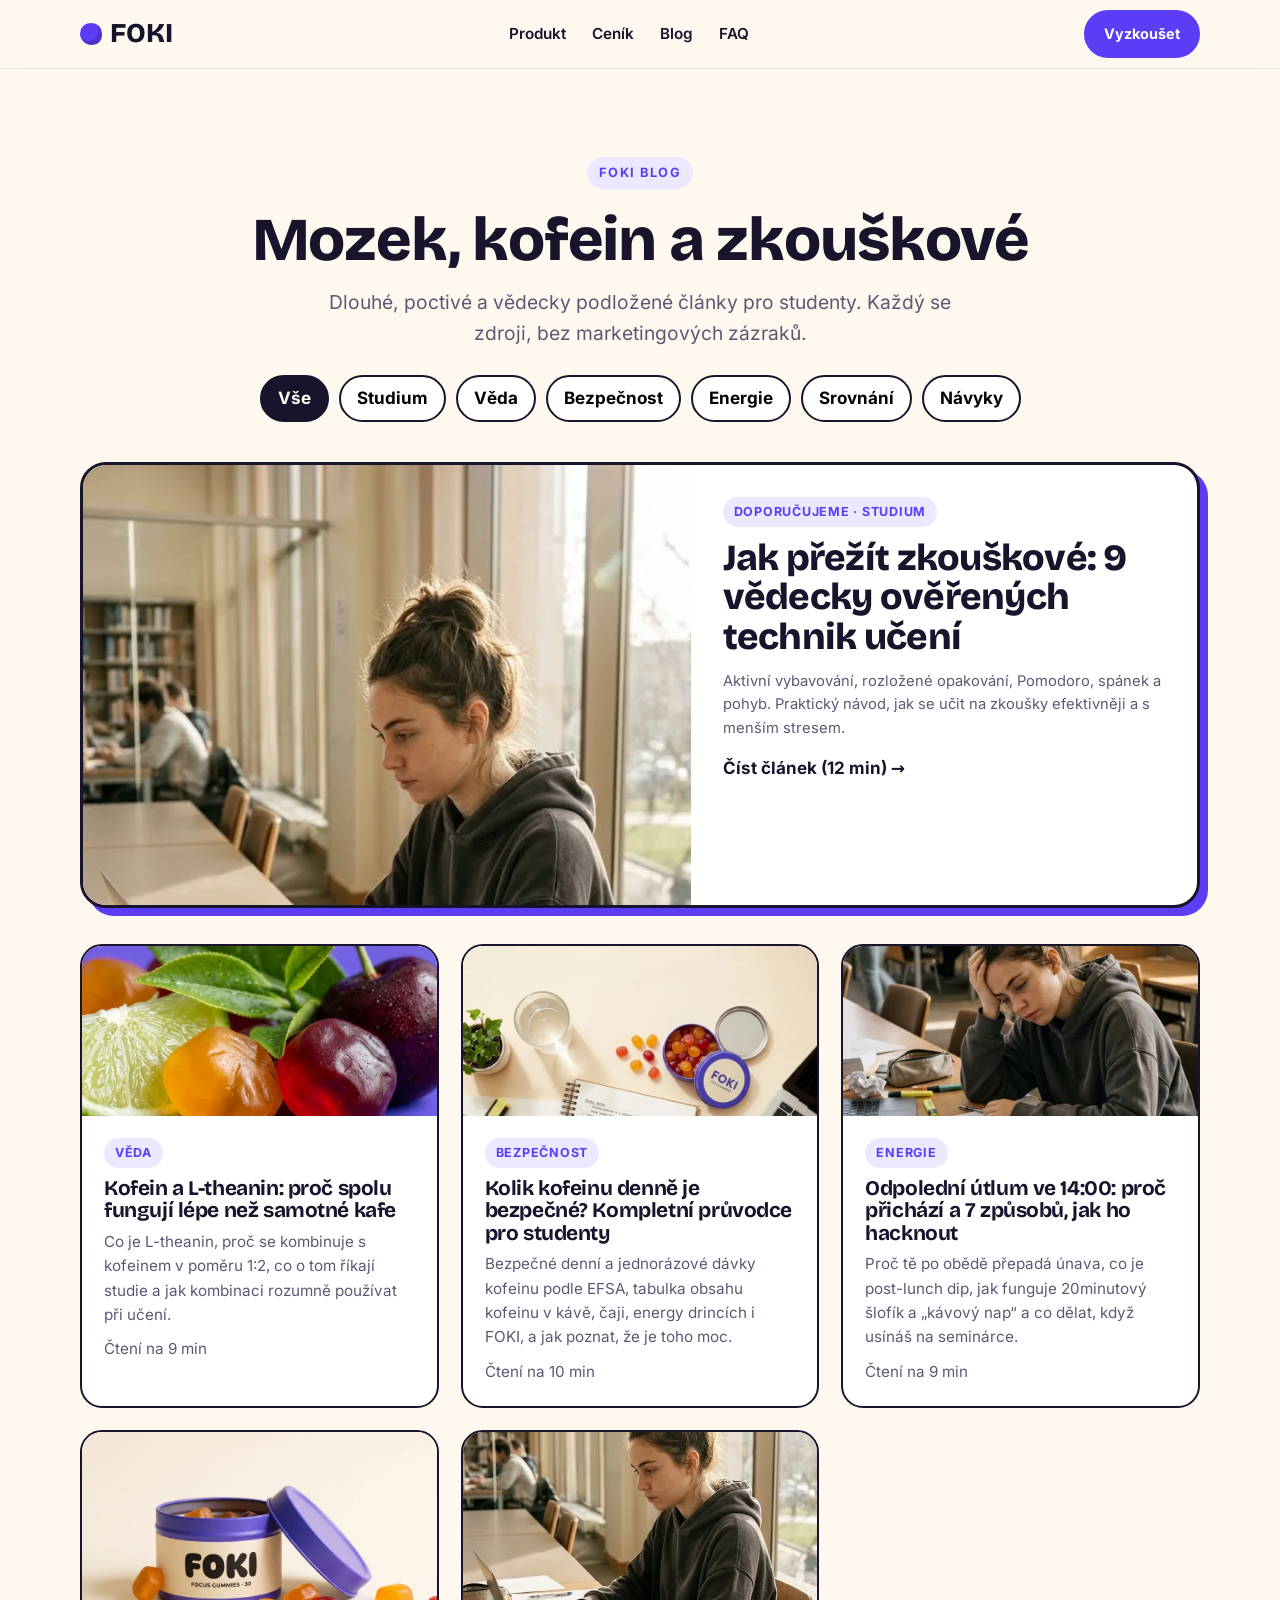
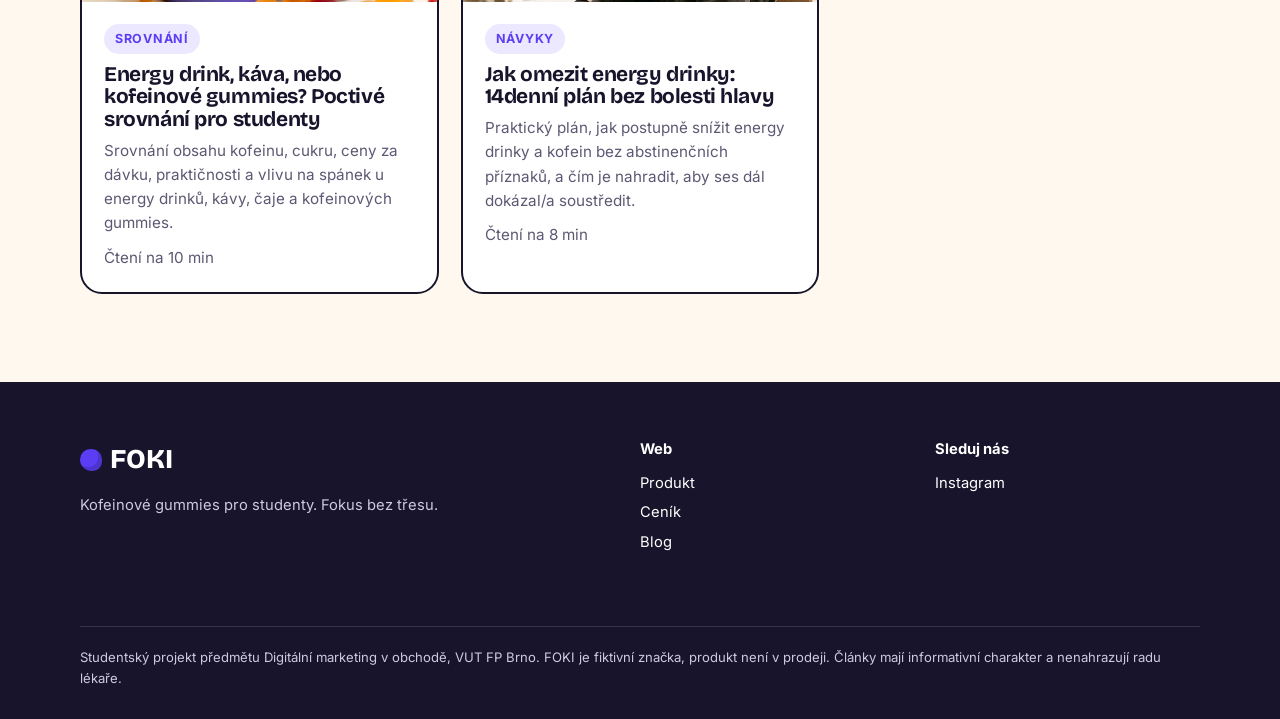
==== commit 663201b2: "Blog: oprava výšky hlavního obrázku" ====
--- a/blog/index.html
+++ b/blog/index.html
@@ -196,7 +196,7 @@
 .related{display:grid;grid-template-columns:repeat(3,1fr);gap:16px;margin-top:18px}@media(max-width:760px){.related{grid-template-columns:1fr}}
 .related a{display:block;background:#fff;border:2px solid var(--ink);border-radius:16px;overflow:hidden;text-decoration:none;color:var(--ink)}.related img{width:100%;height:110px;object-fit:cover}.related span{display:block;padding:12px 14px;font-weight:700;line-height:1.3}
 .filters{display:flex;gap:10px;flex-wrap:wrap;justify-content:center;margin-top:26px}.filters button{font:inherit;font-weight:700;border:2px solid var(--ink);background:#fff;border-radius:99px;padding:8px 16px;cursor:pointer}.filters button[aria-pressed=true]{background:var(--ink);color:#fff}
-.featured{display:grid;grid-template-columns:1.2fr 1fr;gap:0;background:#fff;border:3px solid var(--ink);border-radius:26px;overflow:hidden;text-decoration:none;color:var(--ink);margin-top:40px;box-shadow:8px 8px 0 var(--violet)}.featured img{width:100%;height:100%;min-height:280px;object-fit:cover}.featured div{padding:32px}.featured h2{font-size:clamp(1.6rem,3vw,2.3rem);margin:12px 0}@media(max-width:760px){.featured{grid-template-columns:1fr}}
+.featured{display:grid;grid-template-columns:1.2fr 1fr;gap:0;background:#fff;border:3px solid var(--ink);border-radius:26px;overflow:hidden;text-decoration:none;color:var(--ink);margin-top:40px;box-shadow:8px 8px 0 var(--violet)}.featured{align-items:stretch}.featured img{width:100%;height:100%;max-height:440px;min-height:260px;object-fit:cover;object-position:center 30%}.featured div{padding:32px}.featured h2{font-size:clamp(1.6rem,3vw,2.3rem);margin:12px 0}@media(max-width:760px){.featured{grid-template-columns:1fr}}
 .post img{width:100%;height:170px;object-fit:cover}.post .meta{font-size:.85rem;color:var(--muted);margin-top:10px}
 </style>
 <script>
